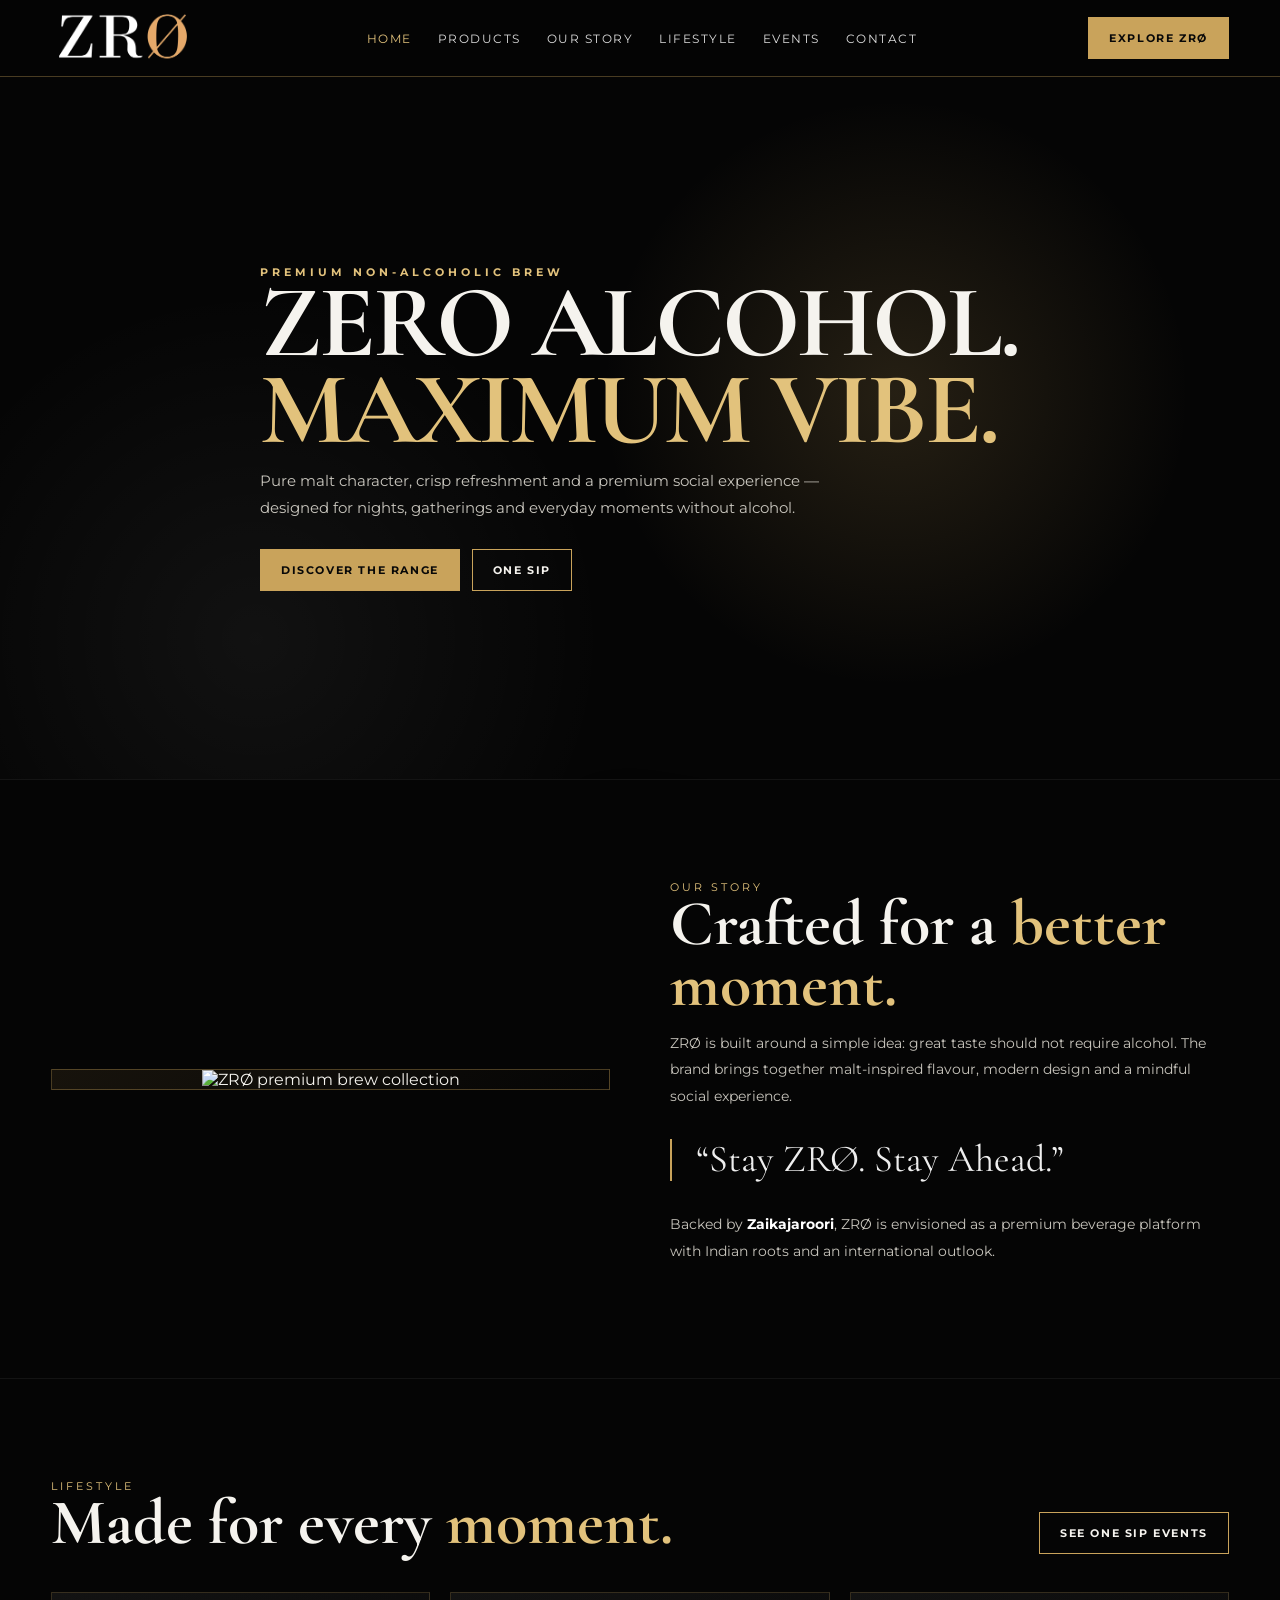
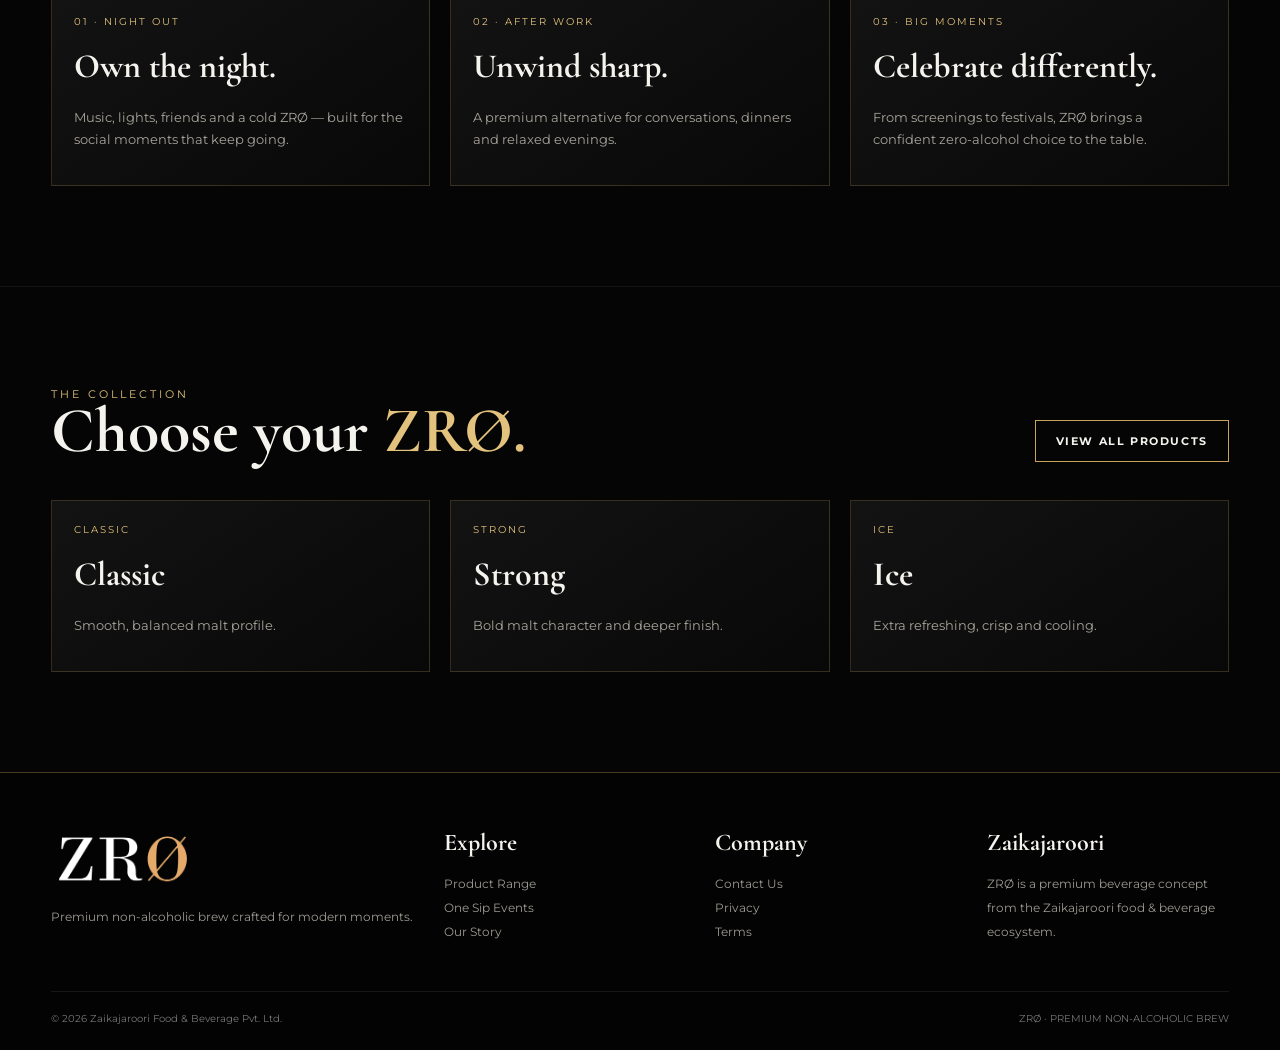
==== index.html @ 5e865998 "Add files via upload" ====
<!doctype html>
<html lang="en">

<head>
    <meta charset="utf-8">
    <meta name="viewport" content="width=device-width,initial-scale=1">
    <title>Home | ZRØ</title>
    <meta name="description" content="ZRØ premium non-alcoholic brew. Zero alcohol. Maximum vibe.">
    <link rel="stylesheet" href="styles.css">
</head>

<body>
    <header class="nav">
        <div class="container nav-inner">
            <a href="index.html"><img class="logo" src="logo-1.png" alt="ZRØ"></a>
            <nav class="nav-links">
                <a class="active" href="index.html">Home</a>
                <a class="" href="products.html">Products</a>
                <a class="" href="index.html#story">Our Story</a>
                <a class="" href="index.html#lifestyle">Lifestyle</a>
                <a class="" href="events.html">Events</a>
                <a href="contact.html">Contact</a>
            </nav>
            <a class="btn btn-fill" href="products.html">Explore ZRØ</a>
        </div>
    </header>

    <main>
        <section class="hero">
            <div class="container hero-content">
                <div class="eyebrow">Premium Non-Alcoholic Brew</div>
                <h1>Zero Alcohol.<br><span>Maximum Vibe.</span></h1>
                <p>Pure malt character, crisp refreshment and a premium social experience — designed for nights,
                    gatherings and
                    everyday moments without alcohol.</p>
                <div style="display:flex;gap:12px;flex-wrap:wrap;margin-top:28px">
                    <a class="btn btn-fill" href="products.html">Discover the range</a>
                    <a class="btn" href="events.html">One Sip</a>
                </div>
            </div>
            <img class="hero-art" src="zro-products-poster.png/" alt="ZRØ product range">
        </section>

        <section class="section" id="story">
            <div class="container story">
                <div class="story-visual"><img src="zro-products-poster.png"
                        alt="ZRØ premium brew collection"></div>
                <div>
                    <div class="kicker">Our Story</div>
                    <h2>Crafted for a <span>better moment.</span></h2>
                    <p class="copy">ZRØ is built around a simple idea: great taste should not require alcohol. The brand
                        brings
                        together malt-inspired flavour, modern design and a mindful social experience.</p>
                    <div class="quote">“Stay ZRØ. Stay Ahead.”</div>
                    <p class="copy">Backed by <strong>Zaikajaroori</strong>, ZRØ is envisioned as a premium beverage
                        platform with
                        Indian roots and an international outlook.</p>
                </div>
            </div>
        </section>

        <section class="section" id="lifestyle">
            <div class="container">
                <div class="section-head">
                    <div>
                        <div class="kicker">Lifestyle</div>
                        <h2>Made for every <span>moment.</span></h2>
                    </div><a class="btn" href="events.html">See One Sip Events</a>
                </div>
                <div class="grid">
                    <article class="card">
                        <div class="tag">01 · Night Out</div>
                        <h3>Own the night.</h3>
                        <p>Music, lights, friends and a cold ZRØ — built for the social moments that keep going.</p>
                    </article>
                    <article class="card">
                        <div class="tag">02 · After Work</div>
                        <h3>Unwind sharp.</h3>
                        <p>A premium alternative for conversations, dinners and relaxed evenings.</p>
                    </article>
                    <article class="card">
                        <div class="tag">03 · Big Moments</div>
                        <h3>Celebrate differently.</h3>
                        <p>From screenings to festivals, ZRØ brings a confident zero-alcohol choice to the table.</p>
                    </article>
                </div>
            </div>
        </section>

        <section class="section">
            <div class="container">
                <div class="section-head">
                    <div>
                        <div class="kicker">The Collection</div>
                        <h2>Choose your <span>ZRØ.</span></h2>
                    </div><a class="btn" href="products.html">View all products</a>
                </div>
                <div class="grid">
                    <article class="card">
                        <div class="tag">Classic</div>
                        <h3>Classic</h3>
                        <p>Smooth, balanced malt profile.</p>
                    </article>
                    <article class="card">
                        <div class="tag">Strong</div>
                        <h3>Strong</h3>
                        <p>Bold malt character and deeper finish.</p>
                    </article>
                    <article class="card">
                        <div class="tag">Ice</div>
                        <h3>Ice</h3>
                        <p>Extra refreshing, crisp and cooling.</p>
                    </article>
                </div>
            </div>
        </section>
    </main>

    <footer class="footer">
        <div class="container footer-grid">
            <div>
                <img class="logo" src="logo-1.png" alt="ZRØ">
                <p>Premium non-alcoholic brew crafted for modern moments.</p>
            </div>
            <div>
                <h3>Explore</h3><a href="products.html">Product Range</a><br><a href="events.html">One Sip
                    Events</a><br><a href="index.html#story">Our Story</a>
            </div>
            <div>
                <h3>Company</h3><a href="contact.html">Contact Us</a><br><a href="privacy.html">Privacy</a><br><a
                    href="terms.html">Terms</a>
            </div>
            <div>
                <h3>Zaikajaroori</h3>
                <p>ZRØ is a premium beverage concept from the Zaikajaroori food & beverage ecosystem.</p>
            </div>
        </div>
        <div class="container legal"><span>© <span data-year></span> Zaikajaroori Food & Beverage Pvt.
                Ltd.</span><span>ZRØ
                · PREMIUM NON-ALCOHOLIC BREW</span></div>
    </footer>
    <script src="script.js"></script>
</body>

</html>
---- styles.css ----
@import url('https://fonts.googleapis.com/css2?family=Cormorant+Garamond:wght@500;600;700&family=Montserrat:wght@400;500;600;700;800&display=swap');

:root {
    --black: #050505;
    --panel: #0d0d0d;
    --gold: #c9a35b;
    --gold2: #e2c27c;
    --white: #f5f3ee;
    --muted: #a8a49b;
    --line: rgba(201, 163, 91, .35);
}

* {
    box-sizing: border-box
}

html {
    scroll-behavior: smooth
}

body {
    margin: 0;
    background: var(--black);
    color: var(--white);
    font-family: Montserrat, Arial, sans-serif
}

a {
    color: inherit;
    text-decoration: none
}

.container {
    width: min(1180px, 92%);
    margin: auto
}

.nav {
    position: sticky;
    top: 0;
    z-index: 50;
    background: rgba(5, 5, 5, .94);
    backdrop-filter: blur(12px);
    border-bottom: 1px solid var(--line)
}

.nav-inner {
    height: 76px;
    display: flex;
    align-items: center;
    justify-content: space-between;
    gap: 24px
}

.logo {
    width: 145px;
    height: auto;
    display: block;
    object-fit: contain;
    object-position: center
}

.nav-links {
    display: flex;
    gap: 26px;
    align-items: center;
    font-size: 12px;
    letter-spacing: 1.5px;
    text-transform: uppercase
}

.nav-links a {
    color: #ddd
}

.nav-links a:hover,
.nav-links .active {
    color: var(--gold2)
}

.btn {
    display: inline-flex;
    align-items: center;
    justify-content: center;
    border: 1px solid var(--gold);
    padding: 13px 20px;
    letter-spacing: 1.6px;
    text-transform: uppercase;
    font-size: 11px;
    font-weight: 700;
    transition: .25s
}

.btn:hover {
    background: var(--gold);
    color: #080808
}

.btn-fill {
    background: var(--gold);
    color: #080808
}

.hero {
    min-height: 78vh;
    display: grid;
    place-items: center;
    position: relative;
    overflow: hidden
}

.hero:before {
    content: "";
    position: absolute;
    inset: 0;
    background: radial-gradient(circle at 70% 45%, rgba(201, 163, 91, .17), transparent 30%), radial-gradient(circle at 20% 80%, rgba(255, 255, 255, .05), transparent 30%)
}

.hero-content {
    position: relative;
    z-index: 2;
    padding: 90px 0;
    max-width: 760px
}

.eyebrow {
    color: var(--gold2);
    font-size: 11px;
    letter-spacing: 4px;
    text-transform: uppercase;
    font-weight: 700
}

h1,
h2,
h3 {
    font-family: "Cormorant Garamond", Georgia, serif;
    margin: 0
}

h1 {
    font-size: clamp(60px, 8vw, 112px);
    line-height: .84;
    text-transform: uppercase;
    letter-spacing: -3px
}

h1 span,
h2 span {
    color: var(--gold2)
}

.hero p {
    max-width: 620px;
    color: #c8c5bd;
    line-height: 1.8;
    font-size: 15px
}

.hero-art {
    position: absolute;
    right: -5%;
    bottom: -8%;
    width: min(58vw, 760px);
    opacity: .95;
    pointer-events: none;
    filter: drop-shadow(0 20px 40px rgba(0, 0, 0, .8))
}

.section {
    padding: 100px 0;
    border-top: 1px solid rgba(255, 255, 255, .06)
}

.section-head {
    display: flex;
    justify-content: space-between;
    gap: 30px;
    align-items: end;
    margin-bottom: 38px
}

.section h2 {
    font-size: clamp(42px, 5vw, 72px);
    line-height: .95
}

.kicker {
    color: var(--gold2);
    font-size: 11px;
    letter-spacing: 3px;
    text-transform: uppercase
}

.grid {
    display: grid;
    grid-template-columns: repeat(3, minmax(0, 1fr));
    gap: 20px
}

.card {
    background: linear-gradient(145deg, #131313, #080808);
    border: 1px solid rgba(201, 163, 91, .22);
    padding: 22px;
    position: relative;
    overflow: hidden;
    display: flex;
    flex-direction: column;
    min-width: 0;
    transition: transform .25s ease, box-shadow .25s ease, border-color .25s ease;
    box-shadow: 0 0 0 rgba(201, 163, 91, 0);
}

.card:hover {
    transform: translateY(-6px);
    border-color: rgba(201, 163, 91, .45);
    box-shadow: 0 18px 40px rgba(0, 0, 0, .35);
}

.card-image {
    width: 100%;
    height: 100%;
    display: grid;
    place-items: center;
    background: linear-gradient(145deg, #171717, #070707);
    border: 1px solid rgba(201, 163, 91, .12);
    overflow: hidden;
    padding: 10px;
    border-radius: 4px;
}

.card img {
    display: block;
    width: auto;
    max-width: 100%;
    height: 100%;
    max-height: 100%;
    object-fit: contain;
    object-position: center;
    background: transparent;
    filter: drop-shadow(0 12px 16px rgba(0, 0, 0, .25));
}

.card h3 {
    font-size: 34px;
    margin: 18px 0 6px
}

.card p {
    color: var(--muted);
    font-size: 13px;
    line-height: 1.7
}

.card .tag {
    color: var(--gold2);
    font-size: 10px;
    letter-spacing: 2px;
    text-transform: uppercase
}

.story {
    display: grid;
    grid-template-columns: 1fr 1fr;
    gap: 60px;
    align-items: center
}

.story-visual {
    /*min-height: 470px;*/
    background: linear-gradient(135deg, #17130c, #050505);
    border: 1px solid var(--line);
    display: grid;
    place-items: center;
    padding: 0px
}

.story-visual img {
    max-width: 100%;
    max-height: 430px;
    object-fit: contain
}

.copy {
    color: #c7c4bc;
    line-height: 1.9;
    font-size: 14px
}

.copy strong {
    color: #fff
}

.quote {
    font-family: "Cormorant Garamond", Georgia, serif;
    font-size: 38px;
    line-height: 1.1;
    color: #eee;
    border-left: 2px solid var(--gold);
    padding-left: 24px;
    margin: 30px 0
}

.product-hero {
    padding: 60px 0
}

.product-layout {
    display: grid;
    grid-template-columns: 1fr 1fr;
    gap: 60px;
    align-items: center
}

.product-image {
    background: radial-gradient(circle at center, rgba(201, 163, 91, .14), transparent 55%);
    padding: 30px;
    text-align: center
}

.product-image img {
    width: 100%;
    max-height: 650px;
    object-fit: contain
}

.specs {
    display: grid;
    grid-template-columns: repeat(2, 1fr);
    gap: 10px;
    margin: 25px 0
}

.spec {
    border: 1px solid rgba(201, 163, 91, .2);
    padding: 16px;
    background: #0b0b0b
}

.spec small {
    display: block;
    color: var(--muted);
    font-size: 10px;
    text-transform: uppercase;
    letter-spacing: 1.5px
}

.spec b {
    display: block;
    margin-top: 6px
}

.form {
    display: grid;
    gap: 16px
}

.form input,
.form textarea,
.form select {
    width: 100%;
    padding: 15px;
    background: #0b0b0b;
    border: 1px solid rgba(255, 255, 255, .15);
    color: #fff;
    font: inherit
}

.form textarea {
    min-height: 150px;
    resize: vertical
}

.event-hero {
    min-height: 72vh;
    display: grid;
    place-items: center;
    text-align: center;
    background: radial-gradient(circle at 50% 35%, rgba(201, 163, 91, .2), transparent 32%), linear-gradient(#050505, #0a0805)
}

.event-hero h1 {
    font-size: clamp(62px, 10vw, 130px)
}

.event-hero p {
    max-width: 680px;
    margin: 22px auto;
    color: #c8c5bd;
    line-height: 1.8
}

.timeline {
    display: grid;
    grid-template-columns: repeat(3, 1fr);
    gap: 16px
}

.step {
    padding: 28px;
    border-top: 2px solid var(--gold);
    background: #0c0c0c
}

.step b {
    font-size: 12px;
    letter-spacing: 2px;
    color: var(--gold2)
}

.footer {
    border-top: 1px solid var(--line);
    padding: 55px 0 25px;
    background: #030303
}

.footer-grid {
    display: grid;
    grid-template-columns: 1.5fr 1fr 1fr 1fr;
    gap: 30px
}

.footer h3 {
    font-size: 24px;
    margin-bottom: 15px
}

.footer a,
.footer p {
    color: #9d9a92;
    font-size: 12px;
    line-height: 2
}

.legal {
    border-top: 1px solid rgba(255, 255, 255, .08);
    margin-top: 35px;
    padding-top: 20px;
    color: #777;
    font-size: 10px;
    display: flex;
    justify-content: space-between;
    gap: 20px
}

.mobile-menu {
    display: none
}

@media (max-width: 1100px) {
    .grid {
        grid-template-columns: repeat(2, minmax(0, 1fr));
    }
}

@media (max-width: 850px) {
    .nav-links {
        display: none
    }

    .mobile-menu {
        display: block;
        color: var(--gold2);
        font-size: 12px;
        letter-spacing: 2px
    }

    .hero {
        min-height: 82vh
    }

    .hero-art {
        width: 85vw;
        right: -22%;
        bottom: 2%;
        opacity: .45
    }

    .hero-content {
        padding: 80px 0
    }

    .grid,
    .timeline,
    .story,
    .product-layout,
    .footer-grid {
        grid-template-columns: 1fr
    }

    .section {
        padding: 70px 0
    }

    .section-head {
        display: block
    }

    .section-head .btn {
        margin-top: 18px
    }

    .card-image {
        height: 200px
    }

    .story-visual {
        min-height: 320px
    }

    .legal {
        display: block
    }
}

@media (max-width: 540px) {
    .grid {
        grid-template-columns: 1fr;
        gap: 16px;
    }

    .card {
        padding: 16px;
    }

    .card-image {
        height: 190px;
    }

    .card h3 {
        font-size: 28px;
    }
}
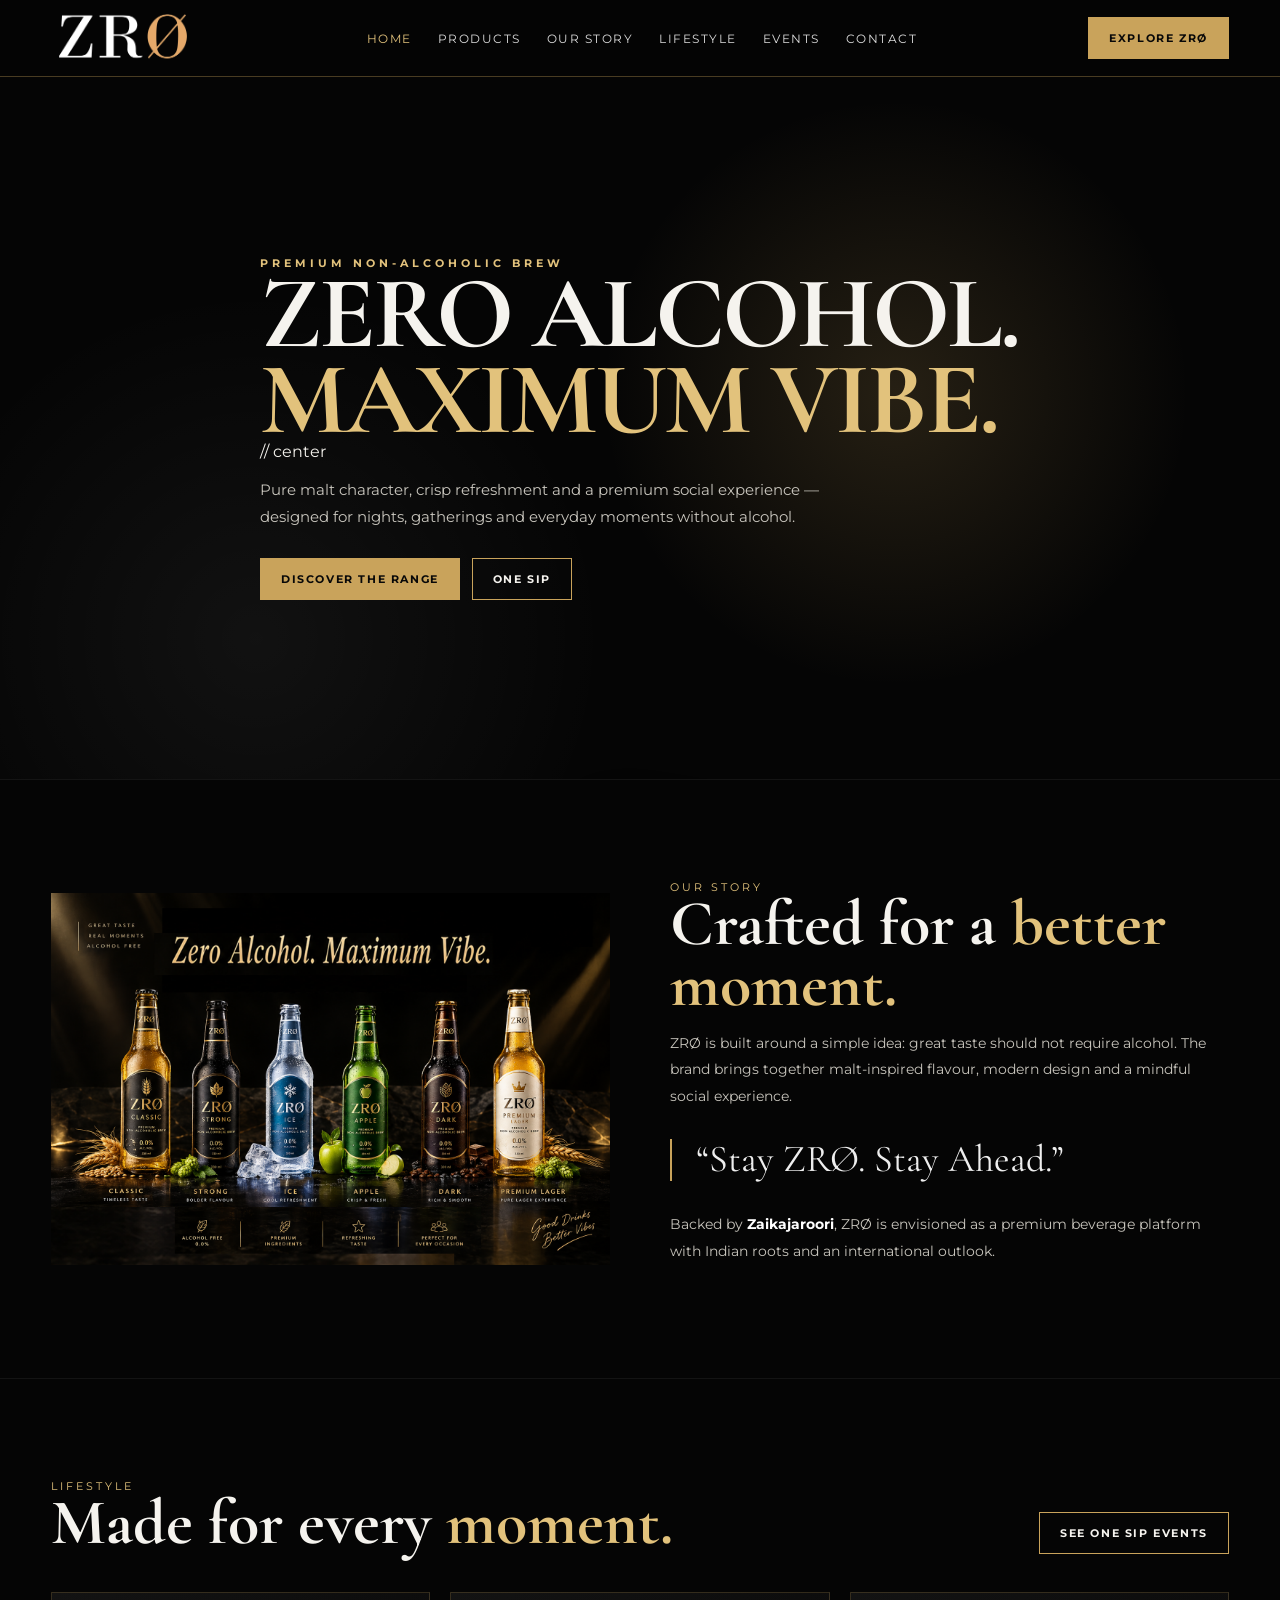
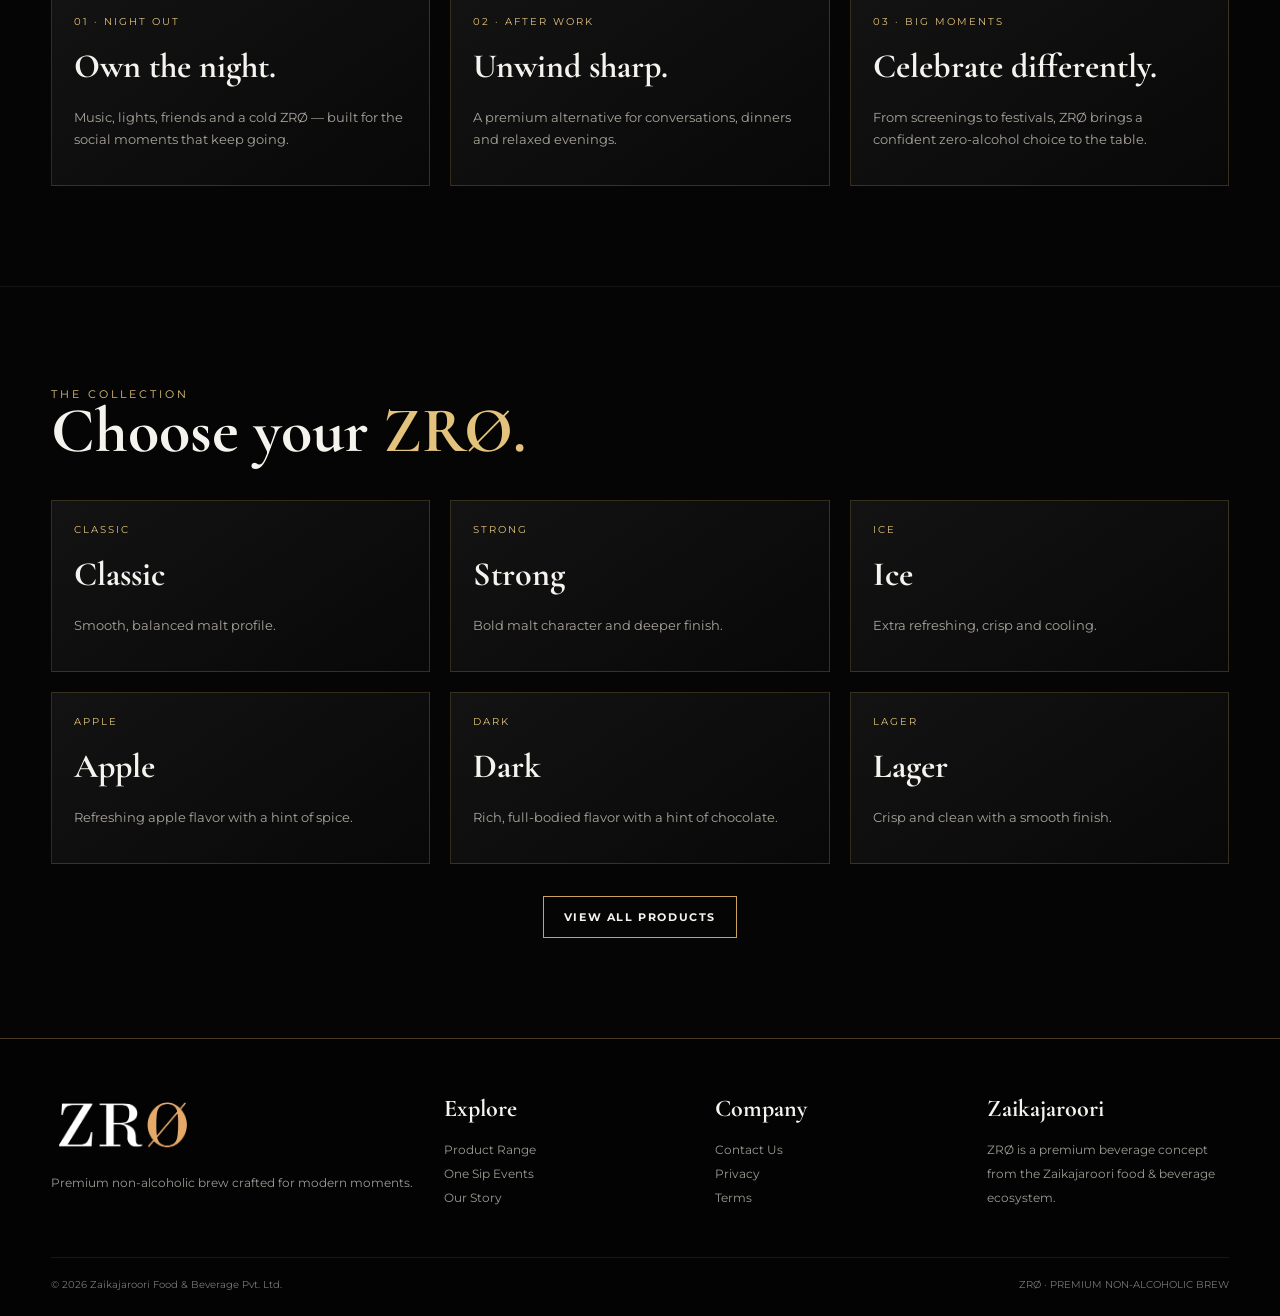
==== commit 0121ee92: "Update index.html" ====
--- a/index.html
+++ b/index.html
@@ -29,7 +29,7 @@
         <section class="hero">
             <div class="container hero-content">
                 <div class="eyebrow">Premium Non-Alcoholic Brew</div>
-                <h1>Zero Alcohol.<br><span>Maximum Vibe.</span></h1>
+                <h1>Zero Alcohol.<br><span>Maximum Vibe.</span></h1>// center 
                 <p>Pure malt character, crisp refreshment and a premium social experience — designed for nights,
                     gatherings and
                     everyday moments without alcohol.</p>
@@ -93,7 +93,8 @@
                     <div>
                         <div class="kicker">The Collection</div>
                         <h2>Choose your <span>ZRØ.</span></h2>
-                    </div><a class="btn" href="products.html">View all products</a>
+                    </div>
+                    
                 </div>
                 <div class="grid">
                     <article class="card">
@@ -111,6 +112,25 @@
                         <h3>Ice</h3>
                         <p>Extra refreshing, crisp and cooling.</p>
                     </article>
+                    <article class="card"> 
+                        <div class="tag">Apple</div>
+                        <h3>Apple</h3>
+                        <p>Refreshing apple flavor with a hint of spice.</p>
+                    </article>
+                    <article class="card">
+                        <div class="tag">Dark</div>
+                        <h3>Dark</h3>
+                        <p>Rich, full-bodied flavor with a hint of chocolate.</p>
+                    </article>
+                    <article class="card"> 
+                        <div class="tag">Lager </div>
+                        <h3>Lager</h3>
+                        <p>Crisp and clean with a smooth finish.</p>
+                    </article>
+                </div>
+
+                <div class="center-btn-wrap">
+                    <a class="btn" href="products.html">View all products</a>
                 </div>
             </div>
         </section>
@@ -142,4 +162,4 @@
     <script src="script.js"></script>
 </body>
 
-</html>+</html>
--- a/styles.css
+++ b/styles.css
@@ -259,6 +259,12 @@
     text-transform: uppercase
 }
 
+.center-btn-wrap {
+    display: flex;
+    justify-content: center;
+    margin-top: 32px
+}
+
 .story {
     display: grid;
     grid-template-columns: 1fr 1fr;
@@ -269,7 +275,7 @@
 .story-visual {
     /*min-height: 470px;*/
     background: linear-gradient(135deg, #17130c, #050505);
-    border: 1px solid var(--line);
+    border: 0px solid var(--line);
     display: grid;
     place-items: center;
     padding: 0px
@@ -530,4 +536,4 @@
     .card h3 {
         font-size: 28px;
     }
-}+}
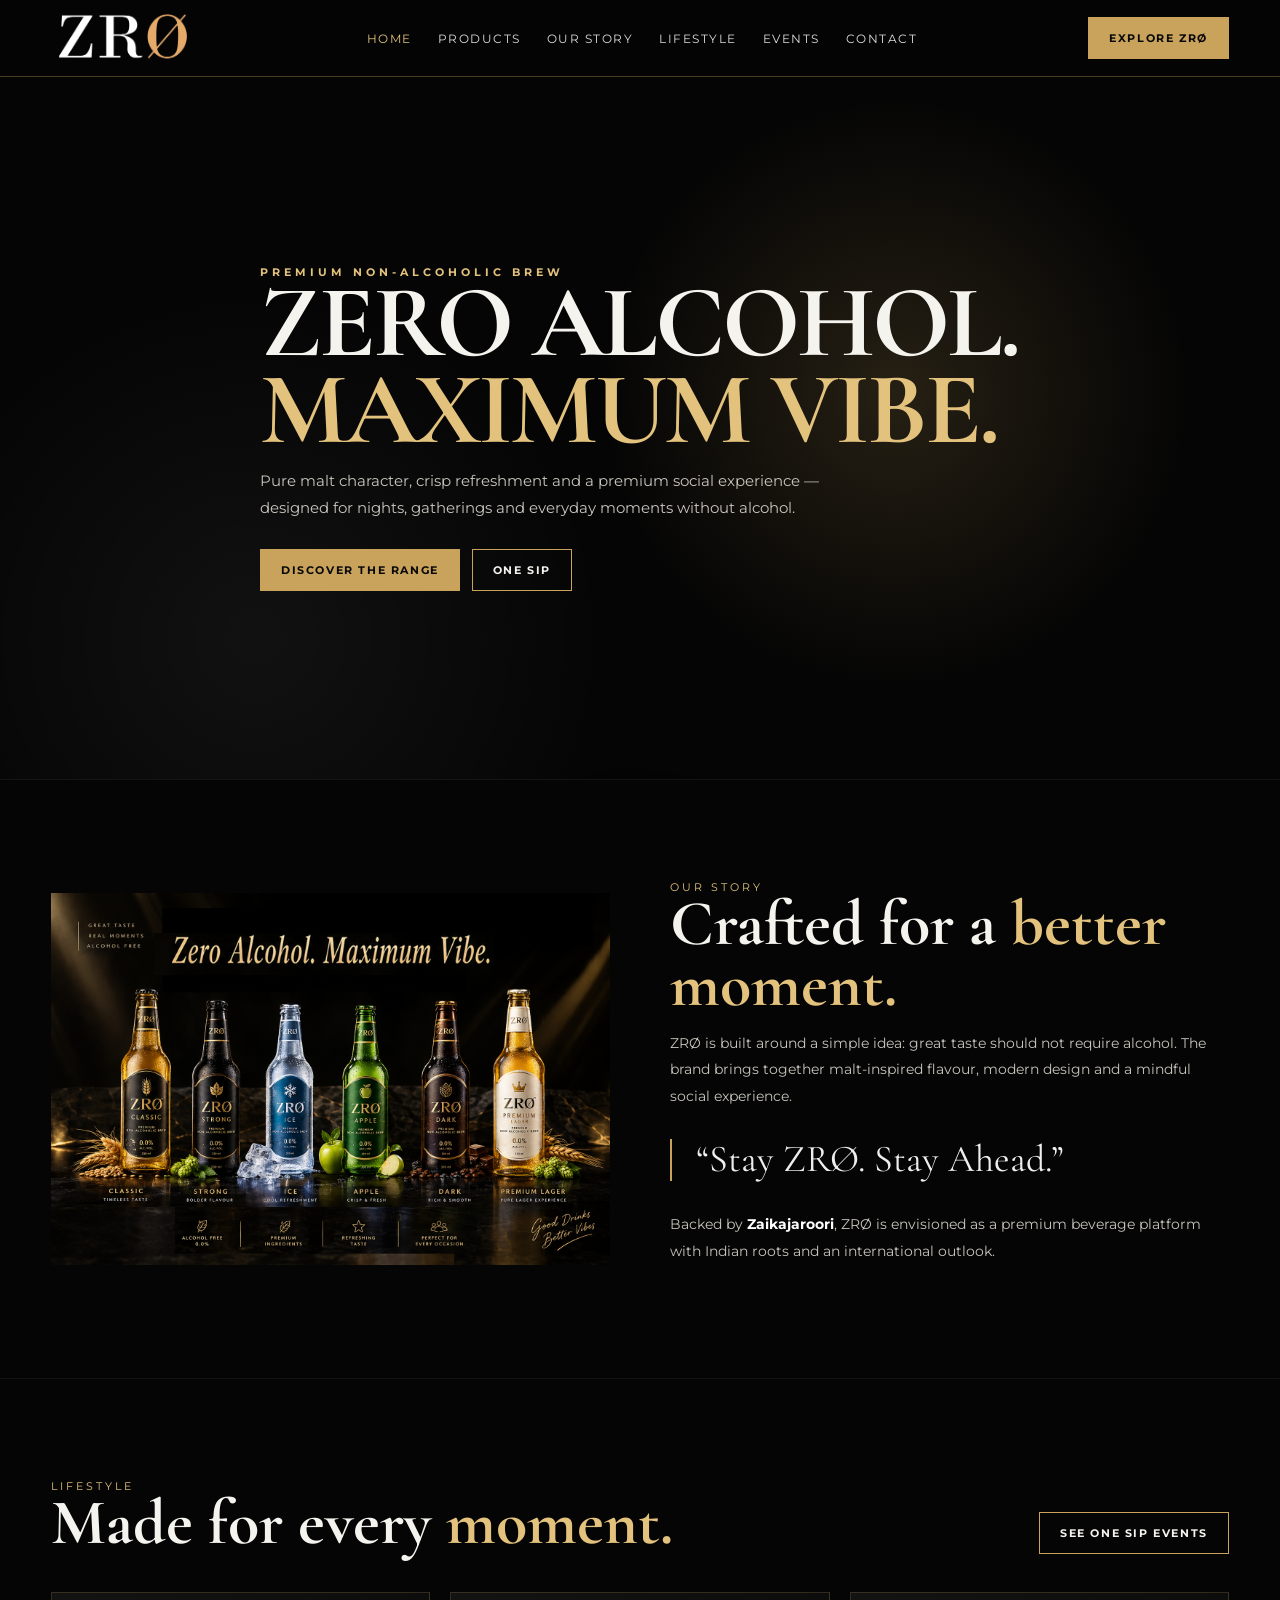
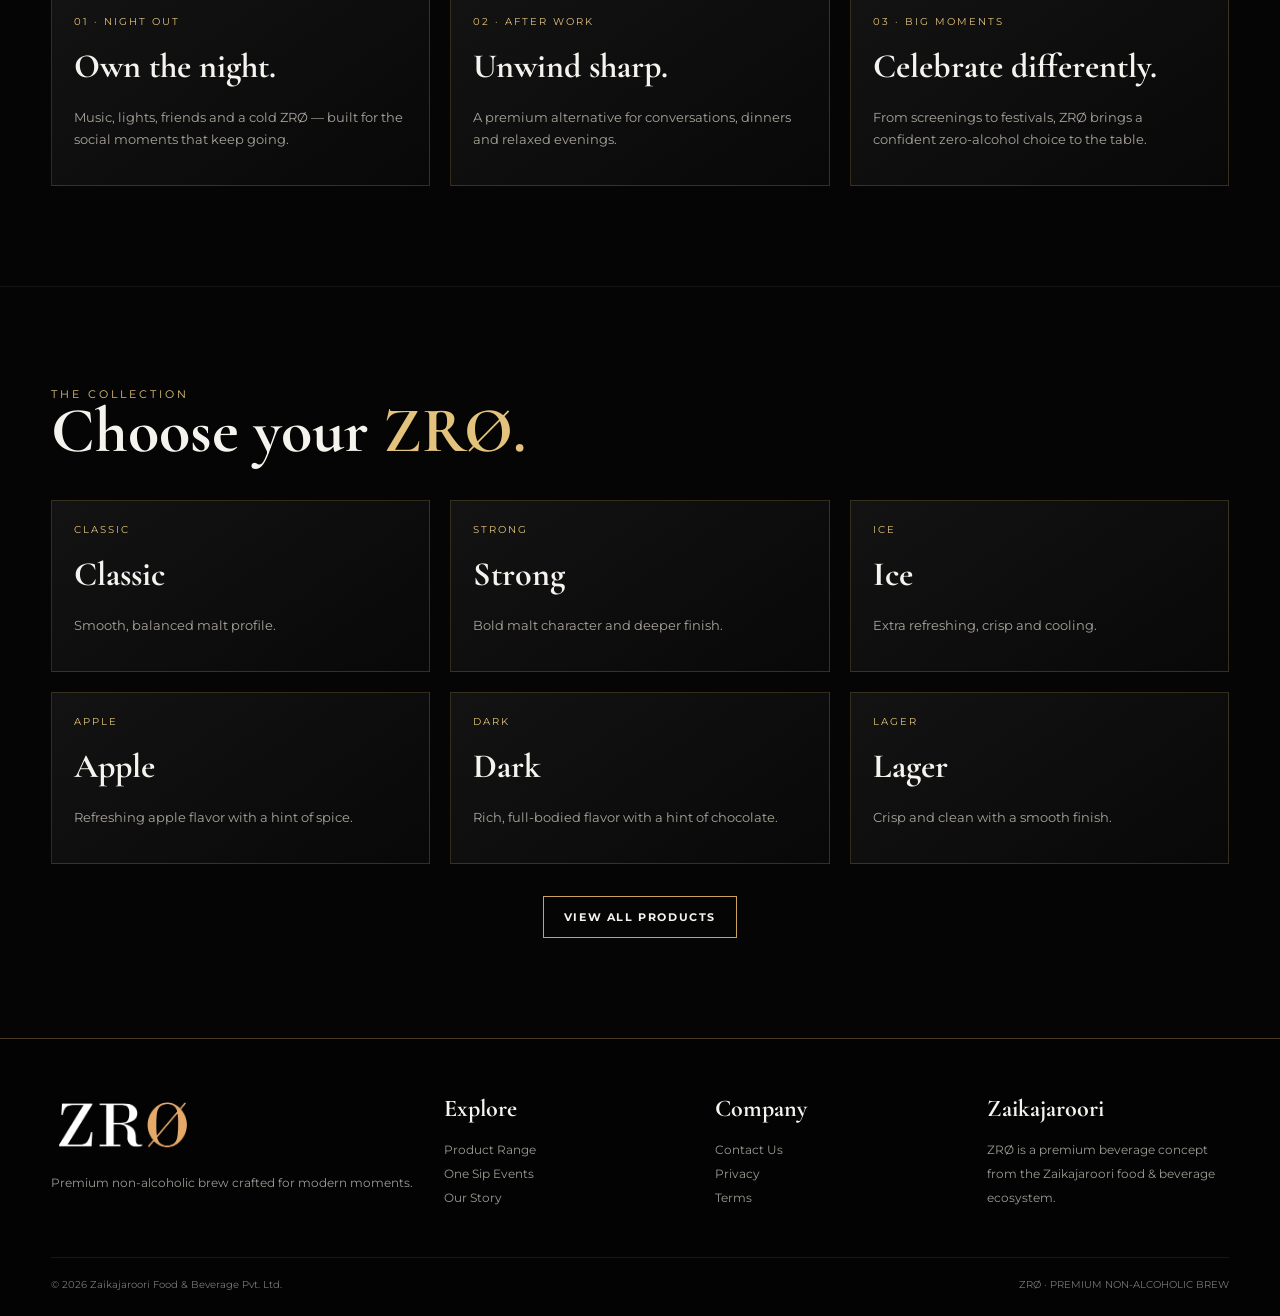
==== commit 549863fc: "Update index.html" ====
--- a/index.html
+++ b/index.html
@@ -29,7 +29,7 @@
         <section class="hero">
             <div class="container hero-content">
                 <div class="eyebrow">Premium Non-Alcoholic Brew</div>
-                <h1>Zero Alcohol.<br><span>Maximum Vibe.</span></h1>// center 
+                <h1>Zero Alcohol.<br><span>Maximum Vibe.</span></h1>
                 <p>Pure malt character, crisp refreshment and a premium social experience — designed for nights,
                     gatherings and
                     everyday moments without alcohol.</p>
--- a/styles.css
+++ b/styles.css
@@ -265,6 +265,54 @@
     margin-top: 32px
 }
 
+.policy-section {
+    padding-top: 70px
+}
+
+.policy-container {
+    max-width: 980px
+}
+
+.policy-date {
+    margin: 18px 0 30px;
+    color: var(--gold2);
+    font-size: 14px
+}
+
+.policy-content {
+    background: rgba(255, 255, 255, .02);
+    border: 1px solid rgba(201, 163, 91, .18);
+    padding: 30px 28px;
+    line-height: 1.8;
+    color: #e9e5df
+}
+
+.policy-content h2 {
+    margin-top: 28px;
+    margin-bottom: 12px;
+    font-size: clamp(26px, 3vw, 36px);
+    color: var(--gold2)
+}
+
+.policy-content p,
+.policy-content li {
+    font-size: 15px;
+    color: #d8d3ca
+}
+
+.policy-content ul {
+    margin: 12px 0 12px 20px;
+    padding-left: 18px
+}
+
+.policy-content .policy-footer {
+    margin-top: 28px;
+    padding-top: 20px;
+    border-top: 1px solid rgba(201, 163, 91, .2);
+    font-weight: 600;
+    color: var(--white)
+}
+
 .story {
     display: grid;
     grid-template-columns: 1fr 1fr;
@@ -536,4 +584,4 @@
     .card h3 {
         font-size: 28px;
     }
-}
+}
